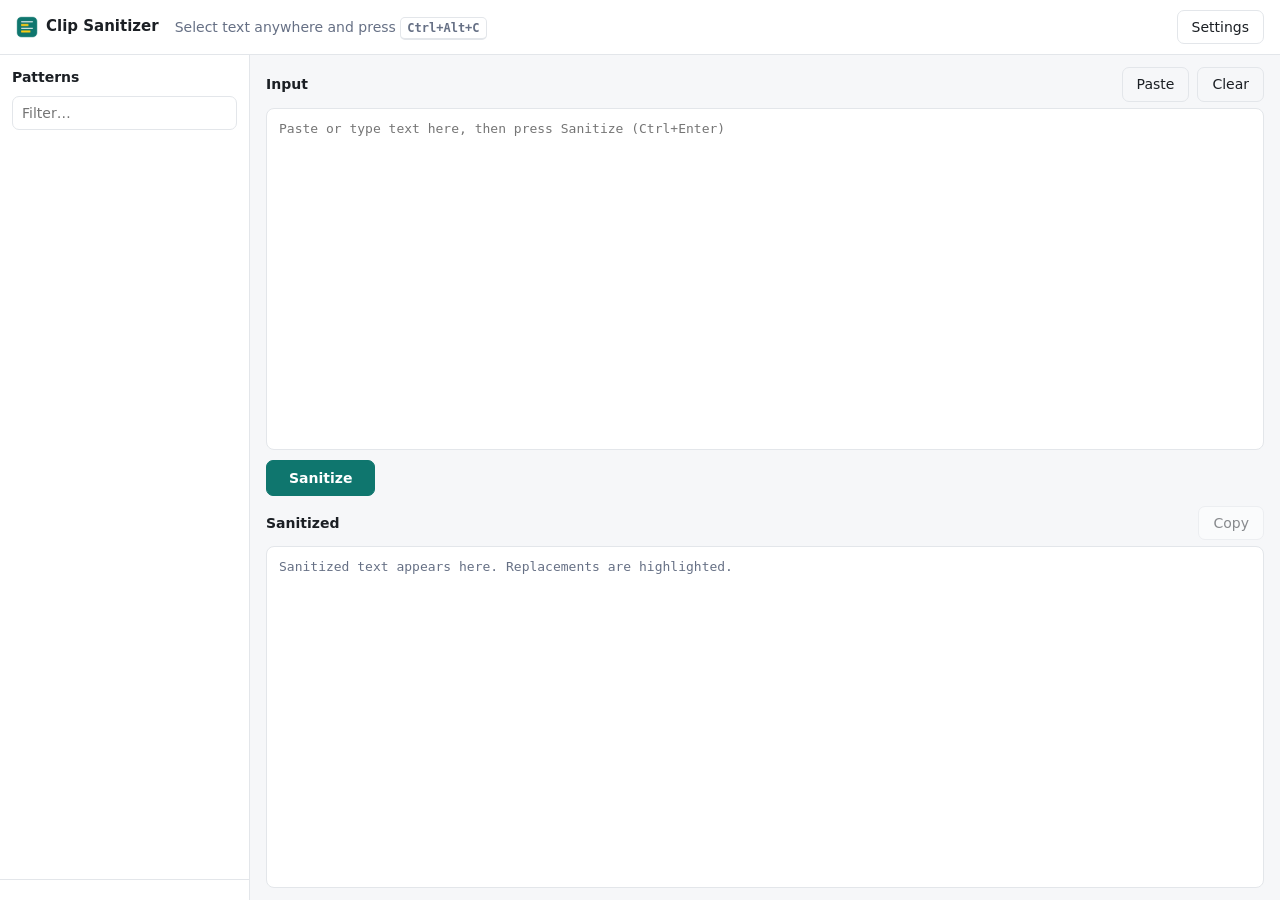
==== ui/index.html @ ff22b6d0 "Add Clip Sanitizer Windows tray app with hotkey sanitizing. Initial private-repo import of the Tauri" ====
<!doctype html>
<html lang="en">
<head>
  <meta charset="utf-8">
  <meta name="viewport" content="width=device-width, initial-scale=1">
  <title>Clip Sanitizer</title>
  <link rel="stylesheet" href="style.css">
</head>
<body>
  <header class="bar">
    <div class="brand">
      <img src="icon.png" alt="" width="22" height="22">
      <span>Clip Sanitizer</span>
    </div>
    <div class="hint" id="hint">Select text anywhere and press <kbd id="hint-key">Ctrl+Alt+C</kbd></div>
    <button class="ghost" id="settings-btn" aria-expanded="false">Settings</button>
  </header>

  <section class="settings" id="settings" hidden>
    <div class="grid">
      <label>Hotkey
        <input id="hotkey" readonly placeholder="Click, then press keys">
        <small>Click the box and press the new combination.</small>
      </label>
      <label class="wide">Patterns file <small>(same format as Log Sanitizer's config.json; empty = default)</small>
        <input id="patterns-file" placeholder="" spellcheck="false">
      </label>
      <div class="checks">
        <label><input type="checkbox" id="paste-after"> Also paste over the selection</label>
        <label><input type="checkbox" id="show-toast"> Show notification</label>
        <label><input type="checkbox" id="autostart"> Start with Windows</label>
      </div>
      <div class="row">
        <button id="save-settings">Save settings</button>
        <button class="ghost" id="open-patterns">Edit patterns file</button>
        <button class="ghost" id="reload">Reload patterns</button>
        <span class="msg" id="settings-msg"></span>
      </div>
    </div>
  </section>

  <main>
    <aside class="patterns">
      <div class="patterns-head">
        <strong>Patterns</strong>
        <input id="filter" type="search" placeholder="Filter…">
      </div>
      <ul id="pattern-list"></ul>
      <p class="load-msg" id="load-msg"></p>
    </aside>

    <section class="work">
      <div class="pane">
        <div class="pane-head">
          <strong>Input</strong>
          <div class="row">
            <button class="ghost" id="paste">Paste</button>
            <button class="ghost" id="clear">Clear</button>
          </div>
        </div>
        <textarea id="input" spellcheck="false" placeholder="Paste or type text here, then press Sanitize (Ctrl+Enter)"></textarea>
      </div>
      <div class="actions">
        <button class="primary" id="sanitize">Sanitize</button>
        <span id="summary" class="summary"></span>
      </div>
      <div class="pane">
        <div class="pane-head">
          <strong>Sanitized</strong>
          <button id="copy" disabled>Copy</button>
        </div>
        <pre id="output" class="output" tabindex="0"></pre>
      </div>
    </section>
  </main>
  <script src="app.js"></script>
</body>
</html>
---- ui/style.css ----
:root {
  --bg: #f6f7f9;
  --panel: #ffffff;
  --text: #1b1f24;
  --muted: #667085;
  --border: #e3e6ea;
  --accent: #0f766e;
  --accent-text: #ffffff;
  --hit-bg: #fde68a;
  --hit-text: #713f12;
  --error: #b42318;
  --ok: #067647;
  color-scheme: light;
}
@media (prefers-color-scheme: dark) {
  :root {
    --bg: #111418;
    --panel: #181c21;
    --text: #e6e8eb;
    --muted: #98a2b3;
    --border: #2a3038;
    --accent: #14b8a6;
    --accent-text: #04201d;
    --hit-bg: #5b4a12;
    --hit-text: #fde68a;
    --error: #f97066;
    --ok: #47cd89;
    color-scheme: dark;
  }
}

* { box-sizing: border-box; }
html, body { height: 100%; margin: 0; }
body {
  background: var(--bg);
  color: var(--text);
  font: 14px/1.45 "Segoe UI Variable Text", "Segoe UI", system-ui, sans-serif;
  display: flex;
  flex-direction: column;
}
kbd {
  font: 600 12px/1 "Cascadia Mono", Consolas, monospace;
  padding: 3px 6px;
  border: 1px solid var(--border);
  border-bottom-width: 2px;
  border-radius: 5px;
  background: var(--panel);
}
button {
  font: inherit;
  padding: 6px 14px;
  border-radius: 7px;
  border: 1px solid var(--border);
  background: var(--panel);
  color: var(--text);
  cursor: pointer;
}
button:hover:not(:disabled) { border-color: var(--accent); }
button:disabled { opacity: .5; cursor: default; }
button.primary { background: var(--accent); color: var(--accent-text); border-color: var(--accent); font-weight: 600; padding: 7px 22px; }
button.ghost { background: transparent; }
input, textarea {
  font: inherit;
  color: var(--text);
  background: var(--panel);
  border: 1px solid var(--border);
  border-radius: 7px;
  padding: 6px 9px;
}
input:focus, textarea:focus, pre:focus, button:focus-visible { outline: 2px solid var(--accent); outline-offset: -1px; }
.row { display: flex; gap: 8px; align-items: center; flex-wrap: wrap; }

.bar {
  display: flex;
  align-items: center;
  gap: 16px;
  padding: 10px 16px;
  border-bottom: 1px solid var(--border);
  background: var(--panel);
}
.brand { display: flex; align-items: center; gap: 8px; font-weight: 600; font-size: 15px; }
.hint { color: var(--muted); flex: 1; }
.hint.paused { color: var(--error); }

.settings { padding: 14px 16px; border-bottom: 1px solid var(--border); background: var(--panel); }
.settings .grid { display: grid; grid-template-columns: 220px 1fr; gap: 12px 18px; }
.settings label { display: flex; flex-direction: column; gap: 4px; font-weight: 600; }
.settings label small { font-weight: 400; color: var(--muted); }
.settings .checks { grid-column: 1 / -1; display: flex; gap: 22px; }
.settings .checks label { flex-direction: row; align-items: center; font-weight: 400; gap: 6px; }
.settings .row { grid-column: 1 / -1; }
.settings #hotkey { cursor: pointer; font-family: "Cascadia Mono", Consolas, monospace; }
.msg { color: var(--muted); }
.msg.error { color: var(--error); }
.msg.ok { color: var(--ok); }

main { flex: 1; min-height: 0; display: flex; }
.patterns {
  width: 250px;
  display: flex;
  flex-direction: column;
  border-right: 1px solid var(--border);
  background: var(--panel);
  min-height: 0;
}
.patterns-head { padding: 12px; display: flex; flex-direction: column; gap: 8px; }
#pattern-list { list-style: none; margin: 0; padding: 0 6px; overflow: auto; flex: 1; }
#pattern-list li { display: flex; align-items: center; gap: 8px; padding: 5px 6px; border-radius: 6px; }
#pattern-list li:hover { background: var(--bg); }
#pattern-list li .name { flex: 1; overflow: hidden; text-overflow: ellipsis; white-space: nowrap; }
#pattern-list li.off .name { color: var(--muted); text-decoration: line-through; }
#pattern-list li .badge { font-size: 11px; color: var(--muted); }
#pattern-list li .hits { font-size: 11px; font-weight: 700; color: var(--accent); min-width: 18px; text-align: right; }
.load-msg { margin: 0; padding: 10px 12px; font-size: 12px; color: var(--muted); border-top: 1px solid var(--border); word-break: break-all; }

.work { flex: 1; min-width: 0; display: flex; flex-direction: column; padding: 12px 16px; gap: 10px; }
.pane { flex: 1; min-height: 0; display: flex; flex-direction: column; gap: 6px; }
.pane-head { display: flex; justify-content: space-between; align-items: center; }
#input, .output {
  flex: 1;
  min-height: 0;
  margin: 0;
  resize: none;
  font: 13px/1.5 "Cascadia Mono", Consolas, monospace;
  padding: 10px 12px;
  border: 1px solid var(--border);
  border-radius: 8px;
  background: var(--panel);
  overflow: auto;
  white-space: pre-wrap;
  word-break: break-word;
}
.output mark { background: var(--hit-bg); color: var(--hit-text); border-radius: 3px; padding: 0 1px; }
.output:empty::before { content: "Sanitized text appears here. Replacements are highlighted."; color: var(--muted); }
.actions { display: flex; align-items: center; gap: 14px; }
.summary { color: var(--muted); }
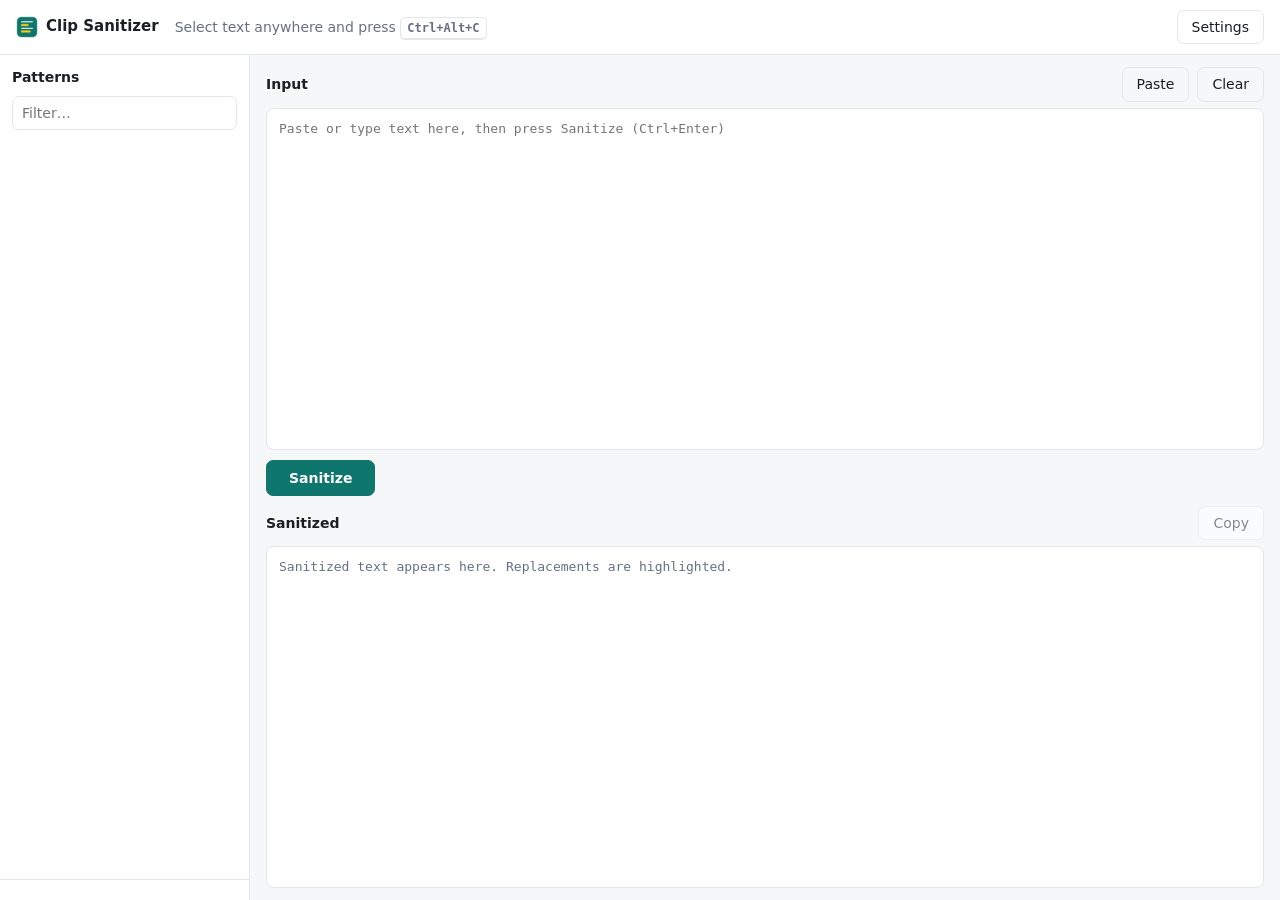
==== commit 04367fa6: "Add Strict mode, typed PII placeholders, and update progress UX. Split env PII into precise placehol" ====
--- a/ui/index.html
+++ b/ui/index.html
@@ -29,7 +29,20 @@
         <label><input type="checkbox" id="paste-after"> Also paste over the selection</label>
         <label><input type="checkbox" id="show-toast"> Show notification</label>
         <label><input type="checkbox" id="autostart"> Start with Windows</label>
+        <label><input type="checkbox" id="check-updates"> Check for updates</label>
       </div>
+      <label>Sanitizing mode
+        <select id="mode">
+          <option value="standard">Standard - secrets, personal data, credentials</option>
+          <option value="strict">Strict - also all URL hosts, system paths, organisation name</option>
+        </select>
+      </label>
+      <label>Update channel
+        <select id="update-channel">
+          <option value="stable">Stable</option>
+          <option value="beta">Beta</option>
+        </select>
+      </label>
       <div class="row">
         <button id="save-settings">Save settings</button>
         <button class="ghost" id="open-patterns">Edit patterns file</button>
